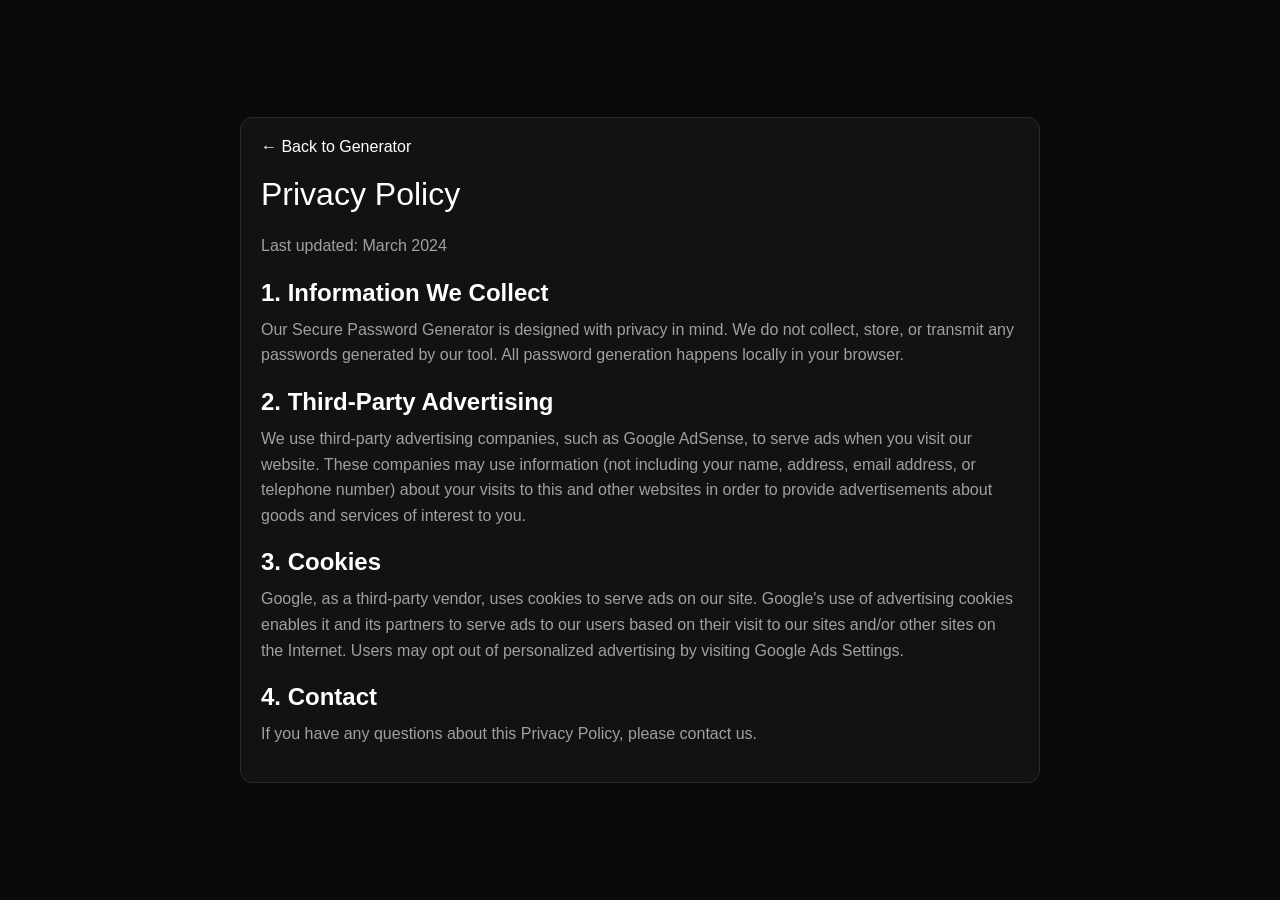
==== privacy.html @ 7e09cd82 "Add files via upload" ====
<!DOCTYPE html>
<html lang="en">

<head>
    <meta charset="UTF-8">
    <meta name="viewport" content="width=device-width, initial-scale=1.0">
    <title>Privacy Policy - Secure Password Generator</title>
    <link rel="icon" type="image/png" href="https://i.postimg.cc/0N04779B/logo.png">
    <link rel="stylesheet" href="style.css">
    <style>
        .page-content {
            max-width: 800px;
            margin: 40px auto;
            padding: 20px;
            background: var(--surface);
            border-radius: 12px;
            border: 1px solid var(--border);
        }

        .page-content h1 {
            font-size: 2rem;
            margin-bottom: 20px;
            color: var(--text-primary);
        }

        .page-content h2 {
            font-size: 1.5rem;
            margin: 20px 0 10px;
            color: var(--text-primary);
        }

        .page-content p {
            color: var(--text-secondary);
            line-height: 1.6;
            margin-bottom: 15px;
        }

        .back-link {
            display: inline-block;
            margin-bottom: 20px;
            color: var(--text-primary);
            text-decoration: none;
        }

        .back-link:hover {
            text-decoration: underline;
        }
    </style>
</head>

<body>
    <main class="page-content">
        <a href="index.html" class="back-link">&larr; Back to Generator</a>
        <h1>Privacy Policy</h1>
        <p>Last updated: March 2024</p>

        <h2>1. Information We Collect</h2>
        <p>Our Secure Password Generator is designed with privacy in mind. We do not collect, store, or transmit any
            passwords generated by our tool. All password generation happens locally in your browser.</p>

        <h2>2. Third-Party Advertising</h2>
        <p>We use third-party advertising companies, such as Google AdSense, to serve ads when you visit our website.
            These companies may use information (not including your name, address, email address, or telephone number)
            about your visits to this and other websites in order to provide advertisements about goods and services of
            interest to you.</p>

        <h2>3. Cookies</h2>
        <p>Google, as a third-party vendor, uses cookies to serve ads on our site. Google's use of advertising cookies
            enables it and its partners to serve ads to our users based on their visit to our sites and/or other sites
            on the Internet. Users may opt out of personalized advertising by visiting Google Ads Settings.</p>

        <h2>4. Contact</h2>
        <p>If you have any questions about this Privacy Policy, please contact us.</p>
    </main>
</body>

</html>
---- style.css ----
:root {
    --bg: #0a0a0a;
    --surface: #121212;
    --surface-hover: #1e1e1e;
    --border: #2a2a2a;
    --text-primary: #ffffff;
    --text-secondary: #a0a0a0;
    --accent: #ffffff;
    --accent-bg: #222222;
}

* {
    box-sizing: border-box;
    margin: 0;
    padding: 0;
    font-family: 'Inter', sans-serif;
}

body {
    background-color: var(--bg);
    color: var(--text-primary);
    display: flex;
    flex-direction: column;
    align-items: center;
    justify-content: center;
    min-height: 100vh;
    padding: 20px;
}

.ad-space {
    width: 100%;
    max-width: 400px;
    height: 60px;
    border: 1px dashed var(--border);
    display: flex;
    align-items: center;
    justify-content: center;
    color: var(--text-secondary);
    font-size: 0.8rem;
    margin: 20px 0;
    border-radius: 8px;
    background: rgba(255, 255, 255, 0.02);
}

.container {
    width: 100%;
    max-width: 400px;
    background: var(--surface);
    border: 1px solid var(--border);
    border-radius: 12px;
    padding: 32px;
    box-shadow: 0 8px 30px rgba(0, 0, 0, 0.5);
    z-index: 10;
}

header {
    margin-bottom: 24px;
}

h1 {
    font-size: 1.25rem;
    font-weight: 500;
    margin-bottom: 6px;
    color: var(--text-primary);
}

header p {
    color: var(--text-secondary);
    font-size: 0.85rem;
}

.result-box {
    background: var(--bg);
    border: 1px solid var(--border);
    border-radius: 8px;
    padding: 16px;
    display: flex;
    align-items: center;
    justify-content: space-between;
    margin-bottom: 24px;
}

#result {
    font-family: monospace;
    font-size: 0.9rem;
    letter-spacing: 0.5px;
    color: var(--text-primary);
    word-break: break-all;
    width: 85%;
}

.icon-btn {
    background: none;
    border: none;
    color: var(--text-secondary);
    cursor: pointer;
    font-size: 1.1rem;
    transition: color 0.2s;
}

.icon-btn:hover {
    color: var(--text-primary);
}

.length-control {
    margin-bottom: 28px;
}

.length-header {
    display: flex;
    justify-content: space-between;
    align-items: center;
    margin-bottom: 16px;
}

.length-header label {
    font-size: 0.9rem;
    color: var(--text-secondary);
}

.value-badge {
    background: var(--accent-bg);
    padding: 4px 10px;
    border-radius: 20px;
    font-size: 0.8rem;
    font-weight: 600;
    color: var(--text-primary);
}

/* Custom Minimal Slider */
input[type="range"] {
    -webkit-appearance: none;
    appearance: none;
    width: 100%;
    height: 4px;
    background: var(--border);
    border-radius: 2px;
    outline: none;
    cursor: grab;
}

input[type="range"]:active {
    cursor: grabbing;
}

input[type="range"]::-webkit-slider-thumb {
    -webkit-appearance: none;
    width: 20px;
    height: 20px;
    border-radius: 50%;
    background: var(--accent);
    cursor: grab;
    box-shadow: 0 0 10px rgba(0, 0, 0, 0.5);
    transition: transform 0.1s;
    border: 2px solid var(--surface);
}

input[type="range"]:active::-webkit-slider-thumb {
    transform: scale(1.15);
}

/* Custom Toggles instead of checkboxes */
.options {
    display: flex;
    flex-direction: column;
    gap: 16px;
    margin-bottom: 32px;
}

.toggle-row {
    display: flex;
    justify-content: space-between;
    align-items: center;
    cursor: pointer;
    font-size: 0.9rem;
    color: var(--text-secondary);
    user-select: none;
}

.toggle-row:hover {
    color: var(--text-primary);
}

.toggle-row input {
    display: none;
}

.toggle-bg {
    width: 40px;
    height: 22px;
    background: var(--border);
    border-radius: 20px;
    position: relative;
    transition: background 0.3s;
}

.toggle-bg::after {
    content: '';
    position: absolute;
    top: 3px;
    left: 3px;
    width: 16px;
    height: 16px;
    background: var(--text-secondary);
    border-radius: 50%;
    transition: transform 0.3s cubic-bezier(0.4, 0.0, 0.2, 1), background 0.3s;
}

.toggle-row input:checked+.toggle-bg {
    background: var(--text-primary);
}

.toggle-row input:checked+.toggle-bg::after {
    transform: translateX(18px);
    background: var(--bg);
}

.generate-btn {
    width: 100%;
    padding: 14px;
    background: var(--text-primary);
    color: var(--bg);
    border: none;
    border-radius: 8px;
    font-size: 0.95rem;
    font-weight: 600;
    cursor: pointer;
    transition: opacity 0.2s, transform 0.1s;
}

.generate-btn:hover {
    opacity: 0.9;
}

.generate-btn:active {
    transform: scale(0.98);
}


/* --- SEO Info Section Styling --- */
.info-section {
    width: 100%;
    padding: 80px 20px;
    background: #000000;
    margin-top: 60px;
    border-top: 1px solid var(--border);
}

.content-wrapper {
    max-width: 900px;
    margin: 0 auto;
    text-align: center;
}

.info-section h2 {
    font-size: 2rem;
    margin-bottom: 40px;
    background: linear-gradient(180deg, #ffffff 0%, #666666 100%);
    -webkit-background-clip: text;
    background-clip: text;
    -webkit-text-fill-color: transparent;
    font-weight: 600;
}

.info-grid {
    display: grid;
    grid-template-columns: repeat(auto-fit, minmax(250px, 1fr));
    gap: 30px;
    margin-bottom: 60px;
}

.info-card {
    background: #0a0a0a;
    padding: 40px 30px;
    border-radius: 20px;
    border: 1px solid var(--border);
    transition: all 0.4s cubic-bezier(0.175, 0.885, 0.32, 1.275);
}

.info-card:hover {
    background: #111111;
    transform: translateY(-12px);
    border-color: rgba(255, 255, 255, 0.2);
    box-shadow: 0 20px 40px rgba(0, 0, 0, 0.6);
}

.info-card i {
    font-size: 2rem;
    color: #ffffff;
    margin-bottom: 24px;
    display: block;
}

.info-card h3 {
    font-size: 1.2rem;
    margin-bottom: 12px;
    color: #ffffff;
}

.info-card p {
    color: var(--text-secondary);
    line-height: 1.6;
    font-size: 0.95rem;
}

.seo-text {
    max-width: 700px;
    margin: 0 auto;
    padding: 40px;
    background: rgba(255, 255, 255, 0.02);
    border-radius: 24px;
    border: 1px solid var(--border);
    text-align: left;
}

.seo-text h3 {
    margin-bottom: 16px;
    color: #fff;
    font-size: 1.3rem;
}

.seo-text p {
    color: var(--text-secondary);
    line-height: 1.8;
}

/* --- Ad Space Premium Styling --- */
.ad-space.main-ad {
    margin: 60px auto;
    max-width: 728px;
    height: 90px;
    display: flex;
    align-items: center;
    justify-content: center;
    background: rgba(255, 255, 255, 0.01);
    border: 1px dashed var(--border);
    border-radius: 12px;
    color: #333;
    font-size: 0.7rem;
    letter-spacing: 3px;
    text-transform: uppercase;
}

.support-section {
    padding: 60px 20px;
    background: #000;
    border-top: 1px solid var(--border);
}

.support-btn {
    display: inline-flex;
    align-items: center;
    gap: 10px;
    background: #fff;
    color: #000;
    padding: 12px 24px;
    border-radius: 50px;
    text-decoration: none;
    font-weight: 600;
    margin-top: 20px;
    transition: transform 0.2s;
}

.support-btn:hover {
    transform: scale(1.05);
}

footer {
    padding: 40px 20px;
    background: #000;
    border-top: 1px solid var(--border);
    color: #444;
    font-size: 0.85rem;
}

.footer-links {
    margin-top: 10px;
    display: flex;
    justify-content: center;
    gap: 20px;
}

.footer-links a {
    color: #444;
    text-decoration: none;
    transition: color 0.2s;
}

.footer-links a:hover {
    color: #888;
}

.toast {
    position: fixed;
    bottom: -60px;
    left: 50%;
    transform: translateX(-50%);
    background: var(--surface);
    border: 1px solid var(--border);
    color: var(--text-primary);
    padding: 12px 24px;
    border-radius: 8px;
    font-size: 0.85rem;
    transition: bottom 0.3s cubic-bezier(0.175, 0.885, 0.32, 1.275);
    pointer-events: none;
    box-shadow: 0 4px 12px rgba(0, 0, 0, 0.5);
    z-index: 1000;
}

.toast.show {
    bottom: 30px;
}
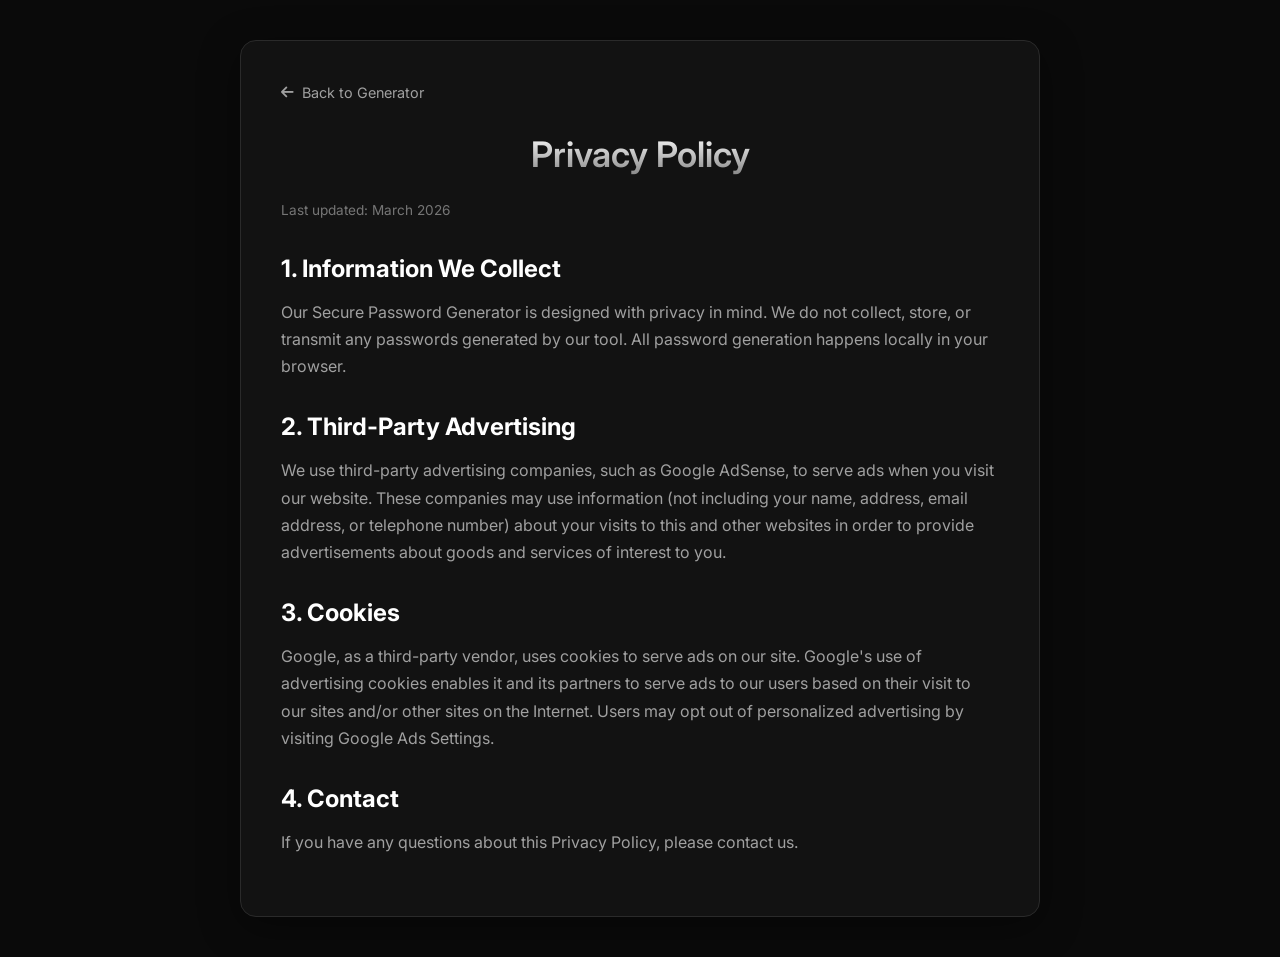
==== commit 992a76b3: "Add files via upload" ====
--- a/privacy.html
+++ b/privacy.html
@@ -4,55 +4,21 @@
 <head>
     <meta charset="UTF-8">
     <meta name="viewport" content="width=device-width, initial-scale=1.0">
-    <title>Privacy Policy - Secure Password Generator</title>
-    <link rel="icon" type="image/png" href="https://i.postimg.cc/0N04779B/logo.png">
+    <title>Privacy Policy | Secure Password Generator</title>
+    <link rel="icon" type="image/png" href="favicon.png">
     <link rel="stylesheet" href="style.css">
-    <style>
-        .page-content {
-            max-width: 800px;
-            margin: 40px auto;
-            padding: 20px;
-            background: var(--surface);
-            border-radius: 12px;
-            border: 1px solid var(--border);
-        }
-
-        .page-content h1 {
-            font-size: 2rem;
-            margin-bottom: 20px;
-            color: var(--text-primary);
-        }
-
-        .page-content h2 {
-            font-size: 1.5rem;
-            margin: 20px 0 10px;
-            color: var(--text-primary);
-        }
-
-        .page-content p {
-            color: var(--text-secondary);
-            line-height: 1.6;
-            margin-bottom: 15px;
-        }
-
-        .back-link {
-            display: inline-block;
-            margin-bottom: 20px;
-            color: var(--text-primary);
-            text-decoration: none;
-        }
-
-        .back-link:hover {
-            text-decoration: underline;
-        }
-    </style>
+    <link href="https://fonts.googleapis.com/css2?family=Inter:wght@300;400;500;600&display=swap" rel="stylesheet">
+    <link rel="stylesheet" href="https://cdnjs.cloudflare.com/ajax/libs/font-awesome/6.4.0/css/all.min.css">
+    <script async src="https://pagead2.googlesyndication.com/pagead/js/adsbygoogle.js?client=ca-pub-1122004080525217"
+        crossorigin="anonymous"></script>
 </head>
 
 <body>
     <main class="page-content">
-        <a href="index.html" class="back-link">&larr; Back to Generator</a>
+        <a href="index.html" class="back-link"><i class="fas fa-arrow-left"></i> Back to Generator</a>
         <h1>Privacy Policy</h1>
-        <p>Last updated: March 2024</p>
+        <p style="font-size: 0.85rem; opacity: 0.7;">Last updated: March 2026</p>
+
 
         <h2>1. Information We Collect</h2>
         <p>Our Secure Password Generator is designed with privacy in mind. We do not collect, store, or transmit any
--- a/style.css
+++ b/style.css
@@ -22,13 +22,13 @@
     display: flex;
     flex-direction: column;
     align-items: center;
-    justify-content: center;
     min-height: 100vh;
-    padding: 20px;
+    padding: 0;
+    overflow-x: hidden;
 }
 
 .ad-space {
-    width: 100%;
+    width: 90%;
     max-width: 400px;
     height: 60px;
     border: 1px dashed var(--border);
@@ -37,13 +37,13 @@
     justify-content: center;
     color: var(--text-secondary);
     font-size: 0.8rem;
-    margin: 20px 0;
+    margin: 40px 0 20px 0;
     border-radius: 8px;
     background: rgba(255, 255, 255, 0.02);
 }
 
 .container {
-    width: 100%;
+    width: 90%;
     max-width: 400px;
     background: var(--surface);
     border: 1px solid var(--border);
@@ -53,32 +53,52 @@
     z-index: 10;
 }
 
-header {
-    margin-bottom: 24px;
+.main-header {
+    display: flex;
+    flex-direction: column;
+    align-items: center;
+    justify-content: center;
+    gap: 8px;
+    margin-bottom: 32px;
+}
+
+.logo-img {
+    width: 60px;
+    height: 60px;
+    border-radius: 16px;
+    margin-bottom: 12px;
+    box-shadow: 0 8px 24px rgba(0, 0, 0, 0.6);
+    border: 1px solid rgba(255, 255, 255, 0.1);
 }
 
 h1 {
-    font-size: 1.25rem;
-    font-weight: 500;
-    margin-bottom: 6px;
-    color: var(--text-primary);
-}
-
-header p {
-    color: var(--text-secondary);
-    font-size: 0.85rem;
-}
+    font-size: 1.5rem;
+    font-weight: 600;
+    margin-bottom: 8px;
+    color: var(--text-primary);
+    text-align: center;
+}
+
+.main-header p {
+    color: var(--text-secondary);
+    font-size: 0.9rem;
+    text-align: center;
+}
+
 
 .result-box {
-    background: var(--bg);
+    background: rgba(0, 0, 0, 0.3);
     border: 1px solid var(--border);
-    border-radius: 8px;
-    padding: 16px;
+    border-radius: 12px;
+    padding: 20px;
     display: flex;
     align-items: center;
     justify-content: space-between;
-    margin-bottom: 24px;
-}
+    margin-bottom: 28px;
+    backdrop-filter: blur(10px);
+    box-shadow: inset 0 0 20px rgba(255, 255, 255, 0.02);
+}
+
 
 #result {
     font-family: monospace;
@@ -324,8 +344,59 @@
     line-height: 1.8;
 }
 
+/* --- Policy Pages Styling (.page-content) --- */
+.page-content {
+    max-width: 800px;
+    width: 90%;
+    margin: 40px auto;
+    padding: 40px;
+    background: var(--surface);
+    border-radius: 16px;
+    border: 1px solid var(--border);
+    box-shadow: 0 10px 40px rgba(0, 0, 0, 0.4);
+}
+
+.page-content h1 {
+    font-size: 2.2rem;
+    margin-bottom: 24px;
+    background: linear-gradient(180deg, #ffffff 0%, #888888 100%);
+    -webkit-background-clip: text;
+    background-clip: text;
+    -webkit-text-fill-color: transparent;
+}
+
+.page-content h2 {
+    font-size: 1.5rem;
+    margin: 32px 0 16px;
+    color: var(--text-primary);
+}
+
+.page-content p {
+    color: var(--text-secondary);
+    line-height: 1.7;
+    margin-bottom: 20px;
+    font-size: 1rem;
+}
+
+.back-link {
+    display: inline-flex;
+    align-items: center;
+    gap: 8px;
+    margin-bottom: 32px;
+    color: var(--text-secondary);
+    text-decoration: none;
+    font-size: 0.9rem;
+    transition: color 0.2s;
+}
+
+.back-link:hover {
+    color: var(--text-primary);
+}
+
+
 /* --- Ad Space Premium Styling --- */
 .ad-space.main-ad {
+    width: 90%;
     margin: 60px auto;
     max-width: 728px;
     height: 90px;
@@ -341,31 +412,8 @@
     text-transform: uppercase;
 }
 
-.support-section {
-    padding: 60px 20px;
-    background: #000;
-    border-top: 1px solid var(--border);
-}
-
-.support-btn {
-    display: inline-flex;
-    align-items: center;
-    gap: 10px;
-    background: #fff;
-    color: #000;
-    padding: 12px 24px;
-    border-radius: 50px;
-    text-decoration: none;
-    font-weight: 600;
-    margin-top: 20px;
-    transition: transform 0.2s;
-}
-
-.support-btn:hover {
-    transform: scale(1.05);
-}
-
 footer {
+    width: 100%;
     padding: 40px 20px;
     background: #000;
     border-top: 1px solid var(--border);
@@ -409,4 +457,81 @@
 
 .toast.show {
     bottom: 30px;
+}
+
+/* --- Mobile Responsiveness --- */
+@media screen and (max-width: 600px) {
+    body {
+        padding: 20px 0;
+    }
+
+    .container {
+        padding: 24px 20px;
+        width: 92%;
+    }
+
+    h1 {
+        font-size: 1.5rem;
+    }
+
+    .info-section {
+        padding: 60px 20px;
+        margin-top: 40px;
+    }
+
+    .info-section h2 {
+        font-size: 1.8rem;
+        margin-bottom: 30px;
+    }
+
+    .info-card {
+        padding: 30px 20px;
+    }
+
+    .page-content {
+        padding: 30px 20px;
+        margin: 20px auto;
+    }
+
+    .page-content h1 {
+        font-size: 1.8rem;
+    }
+
+    .seo-text {
+        padding: 30px 20px;
+    }
+
+    .ad-space.main-ad {
+        height: auto;
+        min-height: 60px;
+        padding: 15px;
+        margin: 40px auto;
+        font-size: 0.6rem;
+    }
+}
+
+@media screen and (max-width: 400px) {
+    .container {
+        padding: 20px 16px;
+    }
+
+    #result {
+        font-size: 0.85rem;
+    }
+
+    .generate-btn {
+        padding: 16px;
+        /* Didesnis mygtukas lengvesniam paspaudimui */
+        font-size: 1rem;
+    }
+
+    .info-section h2 {
+        font-size: 1.5rem;
+    }
+
+    .footer-links {
+        flex-direction: column;
+        align-items: center;
+        gap: 15px;
+    }
 }
